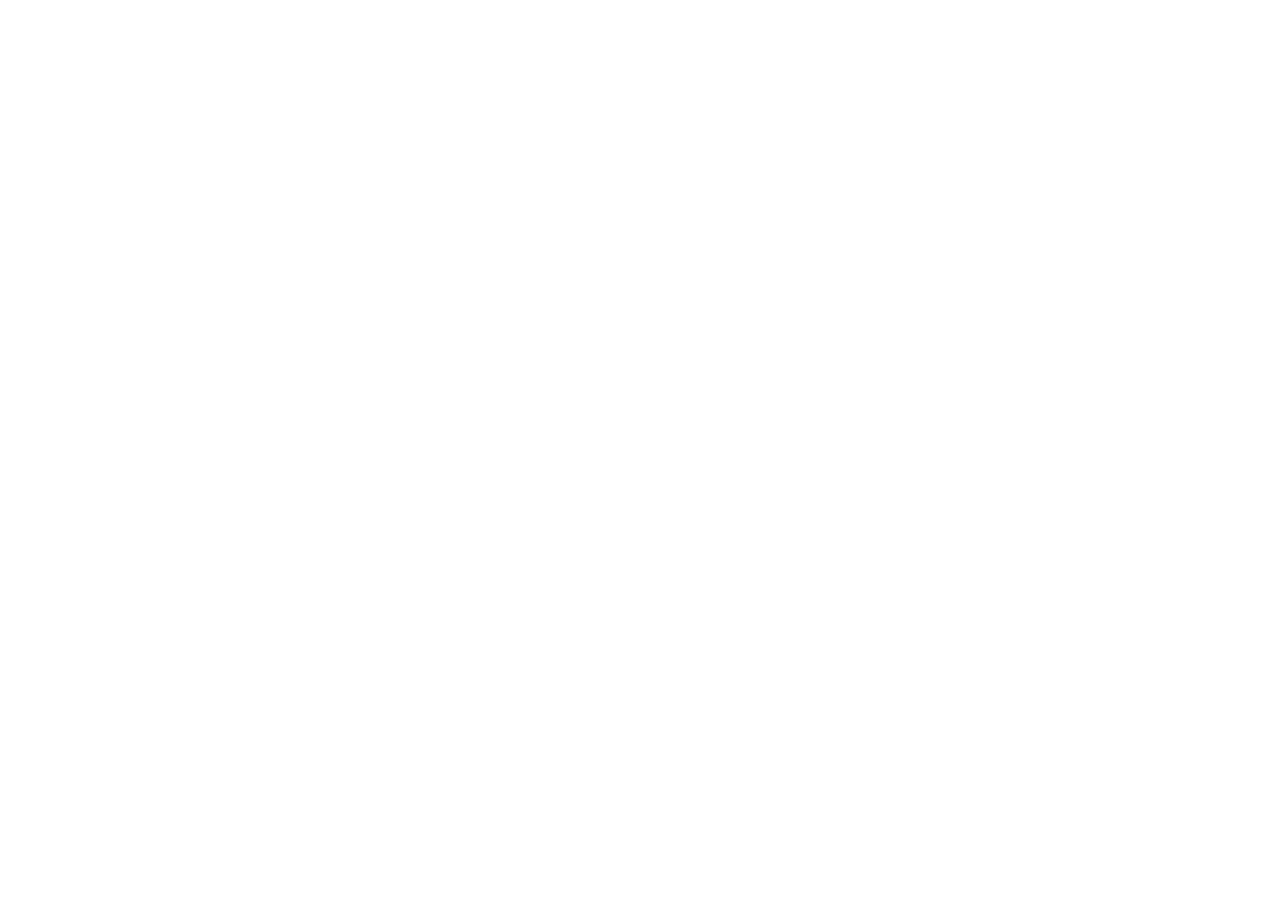
==== index.html @ a4041da3 "assignment2" ====
<!DOCTYPE html>
<html lang="en">
  <head>
    <meta charset="UTF-8" />
    <meta http-equiv="X-UA-Compatible" content="IE=edge" />
    <meta name="viewport" content="width=device-width, initial-scale=1.0" />
    <title>Fifa is back</title>
    <!-- favicon -->
    <link rel="shortcut icon" href="assets/favicon.jpg" type="image/x-icon" />
    <!-- fontawesome -->
    <link
      rel="stylesheet"
      href="https://cdnjs.cloudflare.com/ajax/libs/font-awesome/6.1.1/css/all.min.css"
      integrity="sha512-KfkfwYDsLkIlwQp6LFnl8zNdLGxu9YAA1QvwINks4PhcElQSvqcyVLLD9aMhXd13uQjoXtEKNosOWaZqXgel0g=="
      crossorigin="anonymous"
      referrerpolicy="no-referrer"
    />
    <!-- main stylesheet -->
    <link rel="stylesheet" href="styles/style.css" />
    <!-- responsive stylesheet -->
    <link rel="stylesheet" href="styles/responsive.css" />
  </head>
  <body></body>
</html>
---- styles/style.css ----
/* fonts */
@import url("https://fonts.googleapis.com/css2?family=Open+Sans:wght@300;400;500;600;700;800&family=Oswald:wght@200;300;400;500;600;700&family=Playfair+Display:wght@500&family=Poppins:wght@400;500;600;700;800;900&family=Roboto:wght@300;400;500;700;900&display=swap");

/* common css start */
body {
  font-family: "Poppins", sans-serif;
}
.container {
  max-width: 1321px;
  margin: 0 auto;
}
/* common css end */
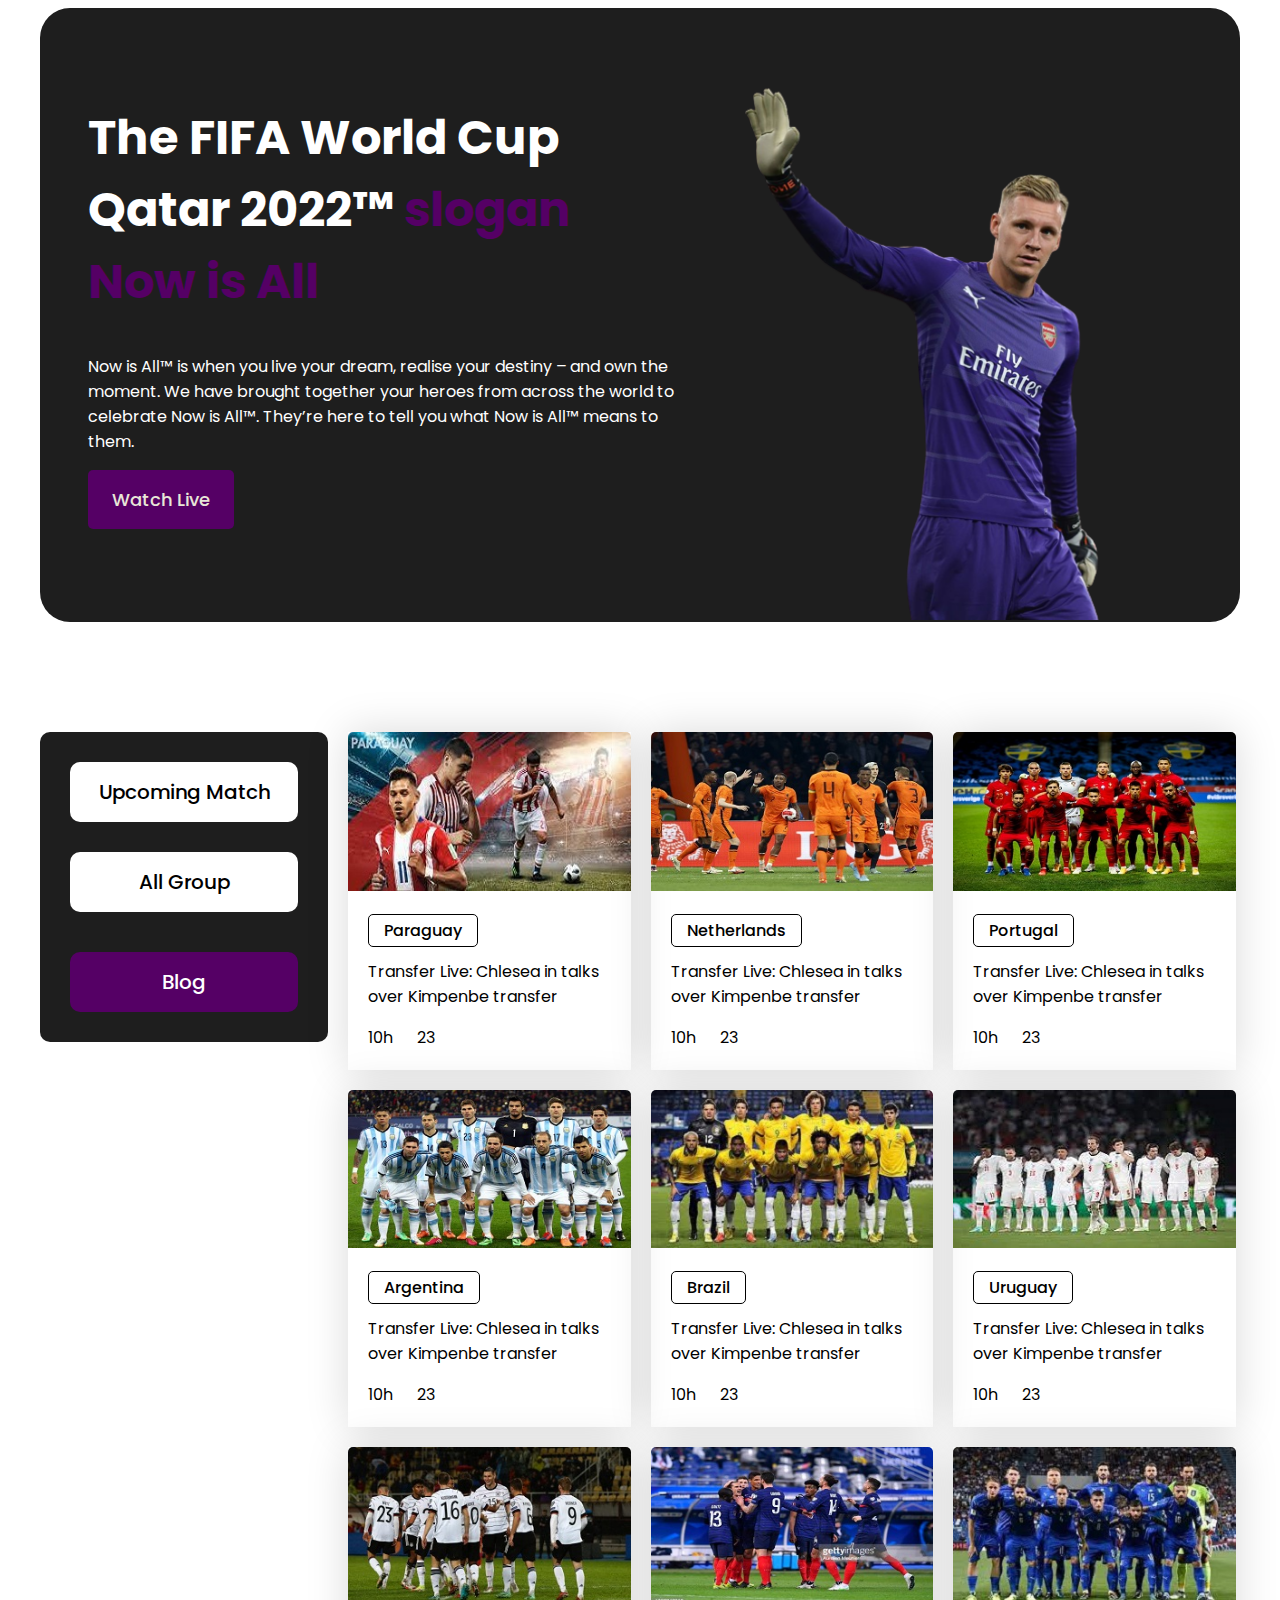
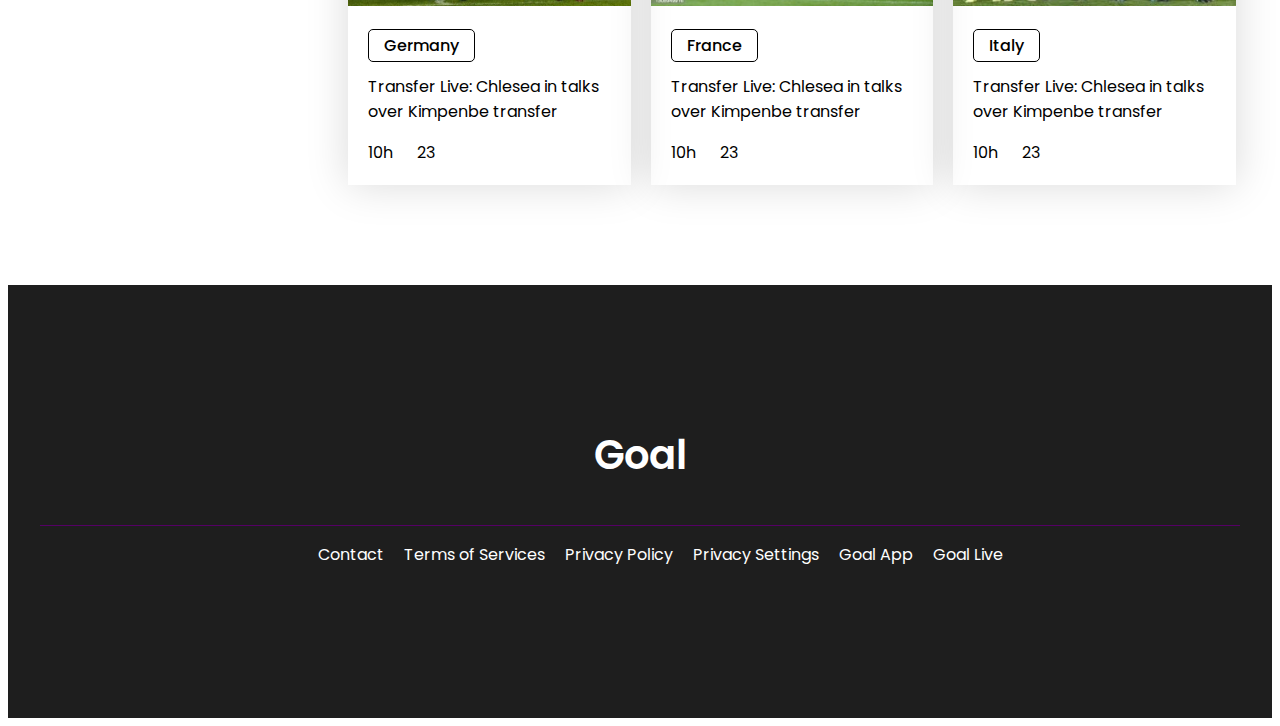
==== commit bbf28ac5: "updated" ====
--- a/index.html
+++ b/index.html
@@ -20,5 +20,191 @@
     <!-- responsive stylesheet -->
     <link rel="stylesheet" href="styles/responsive.css" />
   </head>
-  <body></body>
+  <body>
+    <!-- header start -->
+    <header class="container">
+      <div class="header-content">
+        <h2 class="header-title">
+          The FIFA World Cup Qatar 2022™
+          <span class="slogan">slogan Now is All</span>
+        </h2>
+        <p class="header-para">
+          Now is All™ is when you live your dream, realise your destiny – and
+          own the moment. We have brought together your heroes from across the
+          world to celebrate Now is All™. They’re here to tell you what Now is
+          All™ means to them.
+        </p>
+        <div class="btn">
+          <a href="#">
+            Watch Live <i class="fa-solid fa-arrow-right-long"></i>
+          </a>
+        </div>
+      </div>
+      <div class="header-image">
+        <img src="assets/jersey-removebg-preview.png" alt="David backhum" />
+      </div>
+    </header>
+    <!-- header end -->
+    <!-- card section start -->
+    <section class="container all-blog-section">
+      <aside>
+        <div class="upcoming-match"><a href="">Upcoming Match</a></div>
+        <div class="all-group"><a href="">All Group</a></div>
+        <div class="blog-nav"><a href="#blogs" class="active">Blog</a></div>
+      </aside>
+
+      <div class="blogs" id="blogs">
+        <div class="blog">
+          <div class="blog-image">
+            <img src="assets/blog-image1.jpg" alt="blog-image" />
+          </div>
+          <div class="blog-info">
+            <a href="" class="title">Paraguay</a>
+            <p class="para">
+              Transfer Live: Chlesea in talks over Kimpenbe transfer
+            </p>
+            <span> <i class="fa-regular fa-clock"></i> 10h </span>
+            <span> <i class="fa-regular fa-message"></i> 23 </span>
+          </div>
+        </div>
+        <div class="blog">
+          <div class="blog-image">
+            <img src="assets/blog-image2.jpg" alt="blog-image" />
+          </div>
+          <div class="blog-info">
+            <a href="" class="title">Netherlands</a>
+            <p class="para">
+              Transfer Live: Chlesea in talks over Kimpenbe transfer
+            </p>
+            <span> <i class="fa-regular fa-clock"></i> 10h </span>
+            <span> <i class="fa-regular fa-message"></i> 23 </span>
+          </div>
+        </div>
+
+        <div class="blog">
+          <div class="blog-image">
+            <img src="assets/blog-image3.jpg" alt="blog-image" />
+          </div>
+          <div class="blog-info">
+            <a href="" class="title">Portugal</a>
+            <p class="para">
+              Transfer Live: Chlesea in talks over Kimpenbe transfer
+            </p>
+            <span> <i class="fa-regular fa-clock"></i> 10h </span>
+            <span> <i class="fa-regular fa-message"></i> 23 </span>
+          </div>
+        </div>
+
+        <div class="blog">
+          <div class="blog-image">
+            <img src="assets/blog-image4.jpg" alt="blog-image" />
+          </div>
+          <div class="blog-info">
+            <a href="" class="title">Argentina</a>
+            <p class="para">
+              Transfer Live: Chlesea in talks over Kimpenbe transfer
+            </p>
+            <span> <i class="fa-regular fa-clock"></i> 10h </span>
+            <span> <i class="fa-regular fa-message"></i> 23 </span>
+          </div>
+        </div>
+
+        <div class="blog">
+          <div class="blog-image">
+            <img src="assets/blog-image5.jpg" alt="blog-image" />
+          </div>
+          <div class="blog-info">
+            <a href="" class="title">Brazil</a>
+            <p class="para">
+              Transfer Live: Chlesea in talks over Kimpenbe transfer
+            </p>
+            <span> <i class="fa-regular fa-clock"></i> 10h </span>
+            <span> <i class="fa-regular fa-message"></i> 23 </span>
+          </div>
+        </div>
+
+        <div class="blog">
+          <div class="blog-image">
+            <img src="assets/blog-image6.jpg" alt="blog-image" />
+          </div>
+          <div class="blog-info">
+            <a href="" class="title">Uruguay</a>
+            <p class="para">
+              Transfer Live: Chlesea in talks over Kimpenbe transfer
+            </p>
+            <span> <i class="fa-regular fa-clock"></i> 10h </span>
+            <span> <i class="fa-regular fa-message"></i> 23 </span>
+          </div>
+        </div>
+
+        <div class="blog">
+          <div class="blog-image">
+            <img src="assets/blog-image7.jpg" alt="blog-image" />
+          </div>
+          <div class="blog-info">
+            <a href="" class="title">Germany</a>
+            <p class="para">
+              Transfer Live: Chlesea in talks over Kimpenbe transfer
+            </p>
+            <span> <i class="fa-regular fa-clock"></i> 10h </span>
+            <span> <i class="fa-regular fa-message"></i> 23 </span>
+          </div>
+        </div>
+
+        <div class="blog">
+          <div class="blog-image">
+            <img src="assets/blog-image8.jpg" alt="blog-image" />
+          </div>
+          <div class="blog-info">
+            <a href="" class="title">France</a>
+            <p class="para">
+              Transfer Live: Chlesea in talks over Kimpenbe transfer
+            </p>
+            <span> <i class="fa-regular fa-clock"></i> 10h </span>
+            <span> <i class="fa-regular fa-message"></i> 23 </span>
+          </div>
+        </div>
+
+        <div class="blog">
+          <div class="blog-image">
+            <img src="assets/blog-image9.jpg" alt="blog-image" />
+          </div>
+          <div class="blog-info">
+            <a href="" class="title">Italy</a>
+            <p class="para">
+              Transfer Live: Chlesea in talks over Kimpenbe transfer
+            </p>
+            <span> <i class="fa-regular fa-clock"></i> 10h </span>
+            <span> <i class="fa-regular fa-message"></i> 23 </span>
+          </div>
+        </div>
+        <!-- view btn -->
+        <div class="view-btn"><a href=""> View All </a></div>
+      </div>
+    </section>
+    <!-- card section end -->
+    <!-- footer section start -->
+    <footer>
+      <div class="footer-content container">
+        <h3 class="footer-heading">Goal</h3>
+        <hr />
+        <nav class="footer-nav">
+          <ul>
+            <li><a href="">Contact</a></li>
+            <li><a href="">Terms of Services</a></li>
+            <li><a href="">Privacy Policy</a></li>
+            <li><a href="">Privacy Settings</a></li>
+            <li><a href="">Goal App</a></li>
+            <li><a href="">Goal Live</a></li>
+          </ul>
+        </nav>
+        <span class="footer-icon">
+          <a href=""><i class="fa-brands fa-instagram"></i></a>
+          <a href=""><i class="fa-brands fa-twitter"></i></a>
+          <a href=""> <i class="fa-brands fa-linkedin"></i></a>
+        </span>
+      </div>
+    </footer>
+    <!-- footer section end -->
+  </body>
 </html>
--- a/styles/style.css
+++ b/styles/style.css
@@ -5,8 +5,221 @@
 body {
   font-family: "Poppins", sans-serif;
 }
+
 .container {
-  max-width: 1321px;
+  max-width: 1200px;
   margin: 0 auto;
 }
+
+:root {
+  --primary-color: #550065;
+  --bg-color: #1e1e1e;
+}
+.active {
+  background-color: var(--primary-color);
+  color: white;
+}
 /* common css end */
+
+/*---------- header css start -----------*/
+header {
+  display: flex;
+  background-color: var(--bg-color);
+  border-radius: 30px;
+}
+
+.header-content {
+  width: 50%;
+  padding: 3rem;
+  color: white;
+  display: flex;
+  flex-direction: column;
+  justify-content: center;
+}
+
+.header-title {
+  font-size: 3rem;
+  font-weight: 700;
+  margin-top: 0;
+  margin-bottom: 20px;
+}
+
+.slogan {
+  color: var(--primary-color);
+}
+
+.btn a {
+  display: inline-block;
+  text-decoration: none;
+  background-color: var(--primary-color);
+  padding: 1rem 1.5rem;
+  border-radius: 5px;
+  color: #e8e6d8;
+  font-size: 18px;
+  font-weight: 500;
+  transition: color, background-color 0.5s;
+}
+.btn:hover a {
+  color: var(--primary-color);
+  background-color: white;
+}
+
+.header-image img {
+  height: 10;
+  height: 97%;
+  margin-top: 1rem;
+}
+/* header css end */
+
+/*-------------- all-card-section start -------*/
+.all-blog-section {
+  margin-top: 110px;
+  display: grid;
+  grid-template-columns: 24% 74%;
+  column-gap: 20px;
+}
+
+/* aside start */
+aside {
+  display: grid;
+  grid-template-columns: repeat(1, 1fr);
+  background-color: var(--bg-color);
+  height: 250px;
+  border-radius: 10px;
+  padding: 30px;
+}
+
+aside a {
+  text-decoration: none;
+  display: block;
+  cursor: pointer;
+  background-color: white;
+  color: black;
+  font-size: 20px;
+  font-weight: 500;
+  padding: 15px;
+  text-align: center;
+  border-radius: 10px;
+  margin-bottom: 30px;
+  transform: 0.8s;
+}
+
+aside a:hover {
+  background-color: var(--primary-color);
+  color: white;
+}
+
+.blog-nav {
+  display: block;
+  margin-top: 10px;
+}
+/* aside end */
+
+.blogs {
+  display: grid;
+  grid-template-columns: repeat(3, 1fr);
+  grid-template-rows: repeat(3, 1fr);
+  grid-gap: 20px;
+}
+
+.blog {
+  box-shadow: 0 0 40px rgba(0, 01, 0, 0.15);
+}
+
+.blog-image img {
+  width: 100%;
+  border-radius: 5px 5px 0 0;
+}
+
+.blog-info {
+  padding: 20px;
+}
+
+.blog-info .title {
+  border: 1px solid black;
+  text-decoration: none;
+  color: black;
+  font-size: 1rem;
+  font-weight: 500;
+  padding: 4px 15px;
+  border-radius: 5px;
+  transition: 0.8s;
+}
+
+.blog-info .title:hover {
+  color: white;
+  background-color: black;
+  border: 1px solid black;
+}
+
+.blog-info span {
+  margin-right: 20px;
+}
+
+.view-btn {
+  display: none;
+}
+
+.view-btn a {
+  text-decoration: none;
+  display: block;
+  cursor: pointer;
+  background-color: var(--primary-color);
+  color: white;
+  font-size: 24px;
+  font-weight: 500;
+  padding: 15px;
+  text-align: center;
+  border-radius: 10px;
+  margin-bottom: 30px;
+  transform: 0.8s;
+}
+/* all-card-section end */
+
+/*-------------------- footer start ------------------*/
+footer {
+  background-color: var(--bg-color);
+  margin-top: 100px;
+}
+
+.footer-content {
+  text-align: center;
+  padding: 100px 0;
+}
+
+.footer-heading {
+  color: white;
+  font-size: 40px;
+  font-weight: 600;
+}
+
+hr {
+  background-color: #550065;
+  height: 1px;
+  border: none;
+}
+
+.footer-nav ul {
+  list-style: none;
+  display: flex;
+  justify-content: center;
+}
+
+.footer-nav ul li {
+  margin: 0 10px;
+}
+
+.footer-nav ul li a {
+  text-decoration: none;
+  color: white;
+}
+
+.footer-icon {
+  font-size: 24px;
+}
+
+.footer-icon i {
+  margin: 0 15px;
+  color: white;
+}
+/* footer end */
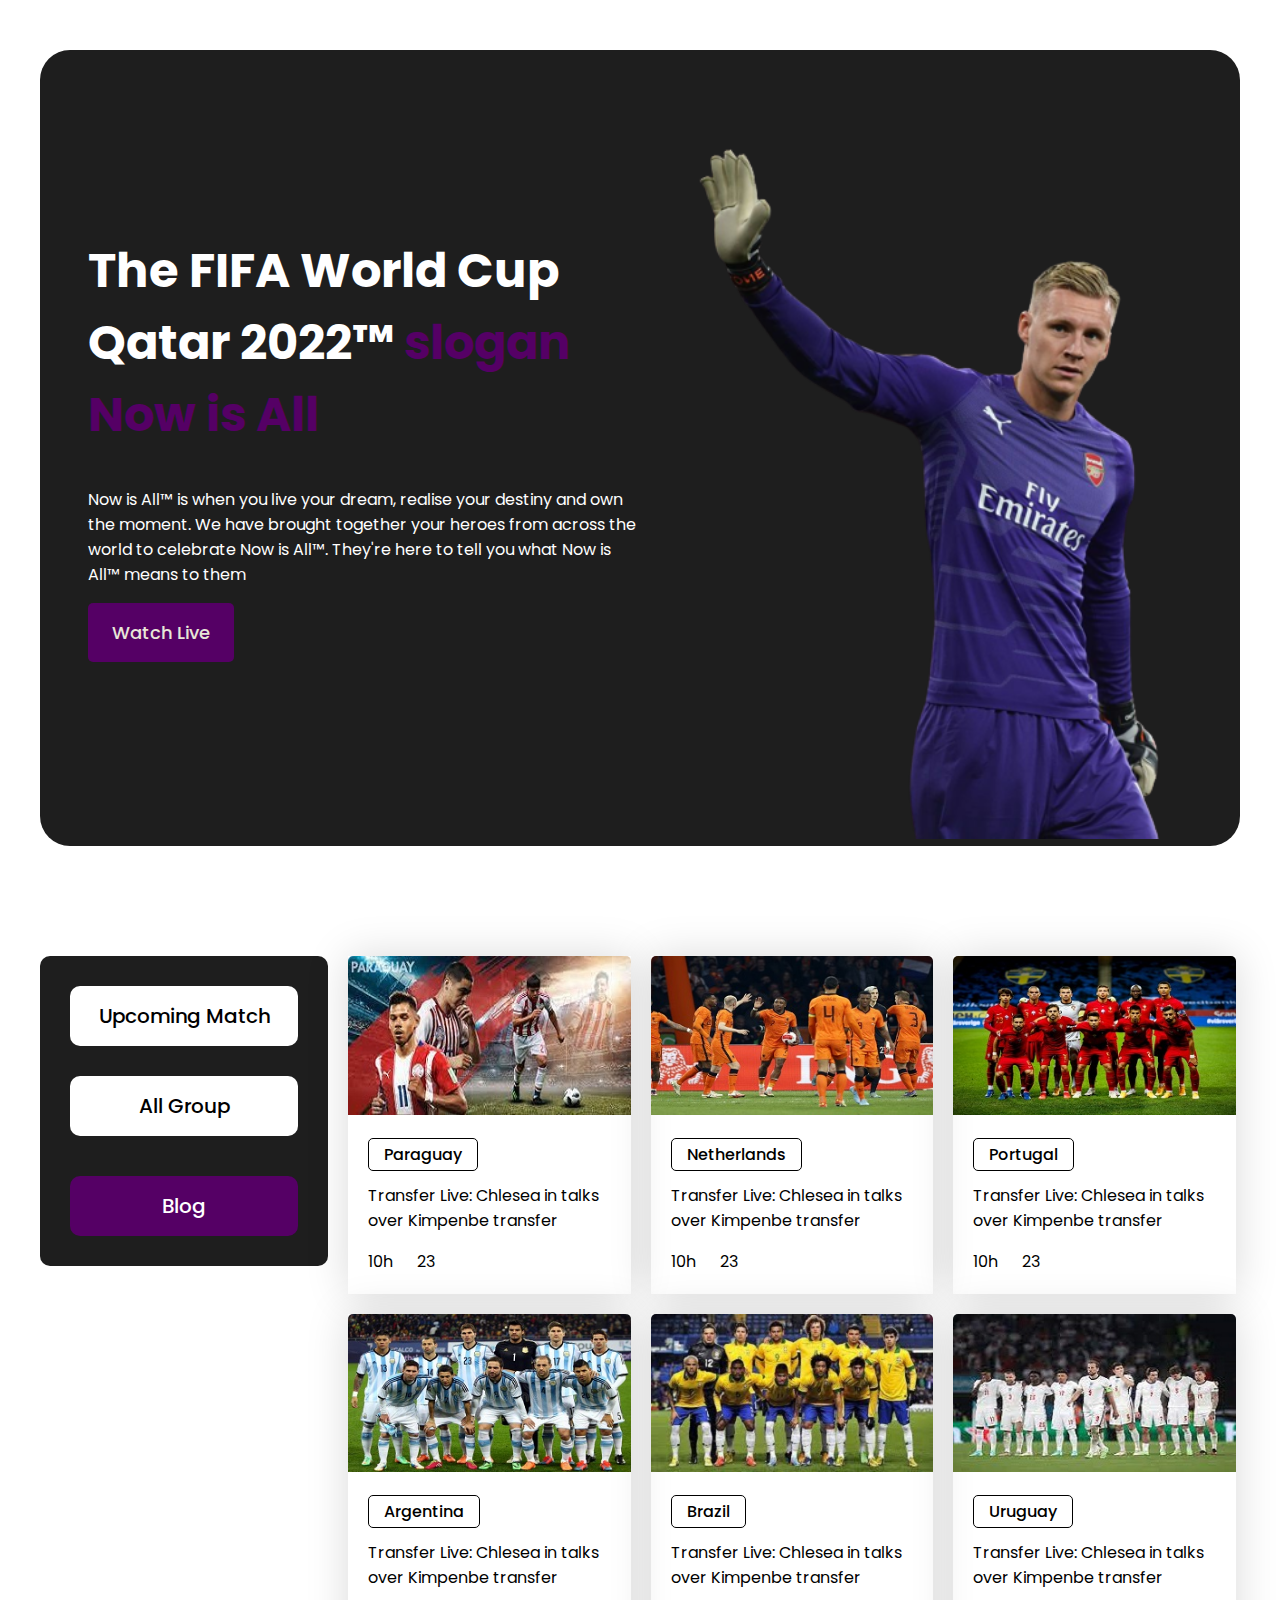
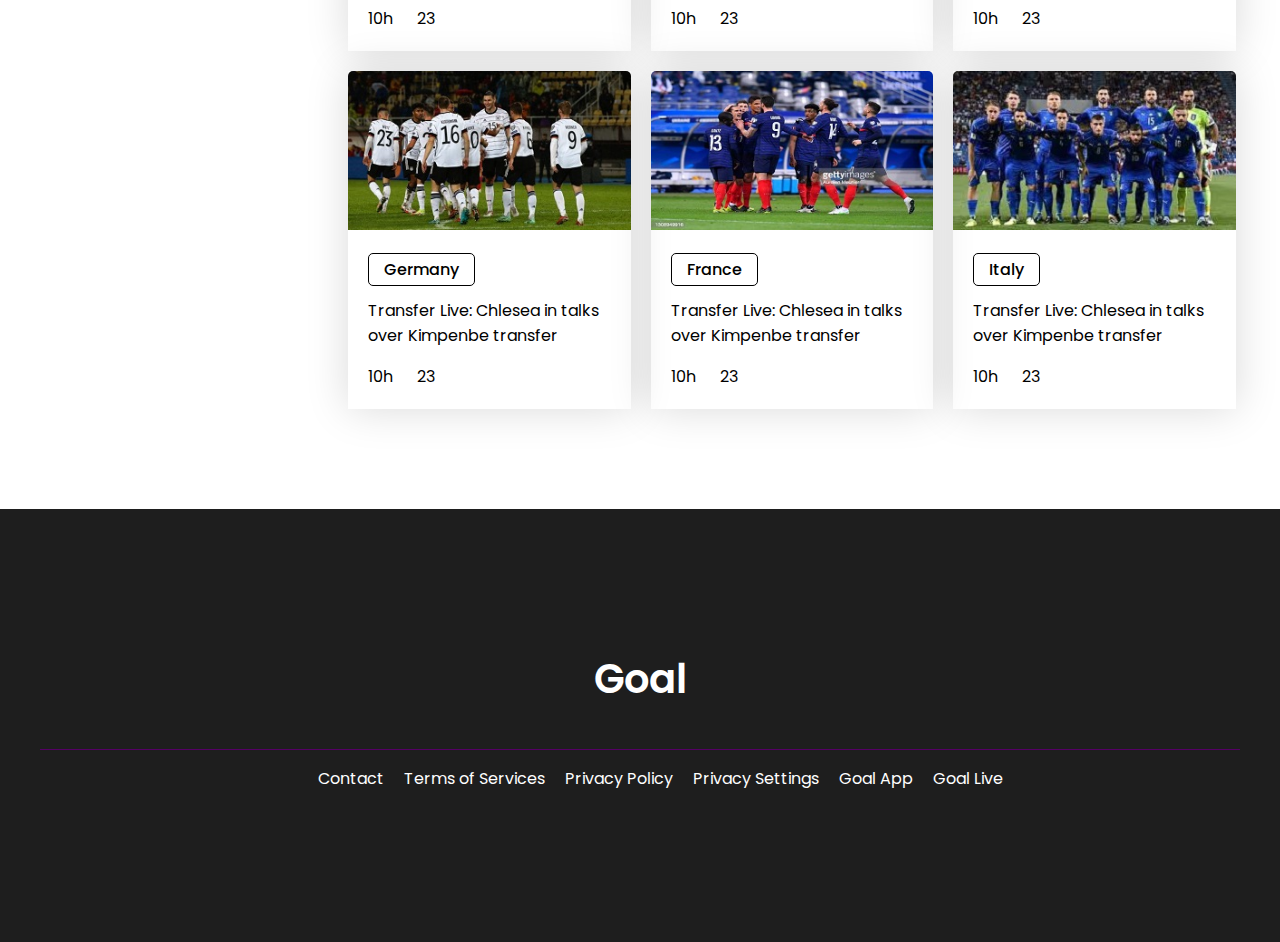
==== commit b2cf485c: "top page done" ====
--- a/index.html
+++ b/index.html
@@ -22,26 +22,36 @@
   </head>
   <body>
     <!-- header start -->
-    <header class="container">
-      <div class="header-content">
-        <h2 class="header-title">
-          The FIFA World Cup Qatar 2022™
-          <span class="slogan">slogan Now is All</span>
-        </h2>
-        <p class="header-para">
-          Now is All™ is when you live your dream, realise your destiny – and
+    <header>
+      <div class="header-container container">
+        <div class="header-content">
+          <h2 class="header-title">
+            The FIFA World Cup Qatar 2022™
+            <span class="slogan">slogan Now is All</span>
+          </h2>
+          <div class="header-para">
+            <p
+              class="short-para"
+              title="Now is All™ is when you live your dream, realise your destiny and
           own the moment. We have brought together your heroes from across the
-          world to celebrate Now is All™. They’re here to tell you what Now is
-          All™ means to them.
-        </p>
-        <div class="btn">
-          <a href="#">
-            Watch Live <i class="fa-solid fa-arrow-right-long"></i>
-          </a>
-        </div>
-      </div>
-      <div class="header-image">
-        <img src="assets/jersey-removebg-preview.png" alt="David backhum" />
+          world to celebrate Now is All™. They're here to tell you what Now is
+          All™ means to them"
+            >
+              Now is All™ is when you live your dream, realise your destiny and
+              own the moment. We have brought together your heroes from across
+              the world to celebrate Now is All™. They're here to tell you what
+              Now is All™ means to them
+            </p>
+          </div>
+          <div class="btn">
+            <a href="#">
+              Watch Live <i class="fa-solid fa-arrow-right-long"></i>
+            </a>
+          </div>
+        </div>
+        <div class="header-image">
+          <img src="assets/jersey-removebg-preview.png" alt="David backhum" />
+        </div>
       </div>
     </header>
     <!-- header end -->
--- a/styles/style.css
+++ b/styles/style.css
@@ -4,6 +4,7 @@
 /* common css start */
 body {
   font-family: "Poppins", sans-serif;
+  margin: 0 auto;
 }
 
 .container {
@@ -23,11 +24,13 @@
 
 /*---------- header css start -----------*/
 header {
+  margin-top: 50px;
+}
+.header-container {
   display: flex;
   background-color: var(--bg-color);
   border-radius: 30px;
 }
-
 .header-content {
   width: 50%;
   padding: 3rem;
@@ -47,7 +50,9 @@
 .slogan {
   color: var(--primary-color);
 }
-
+.short-para title {
+  display: none;
+}
 .btn a {
   display: inline-block;
   text-decoration: none;
@@ -63,10 +68,11 @@
   color: var(--primary-color);
   background-color: white;
 }
-
+.header-image {
+  width: 50%;
+}
 .header-image img {
-  height: 10;
-  height: 97%;
+  width: 100%;
   margin-top: 1rem;
 }
 /* header css end */
@@ -184,7 +190,7 @@
 
 .footer-content {
   text-align: center;
-  padding: 100px 0;
+  padding: 6.25rem 0;
 }
 
 .footer-heading {
--- a/styles/responsive.css
+++ b/styles/responsive.css
@@ -0,0 +1,110 @@
+/* tablet devices */
+@media screen and (min-width: 689px) and (max-width: 992px) {
+  /* header section */
+  header {
+    margin: 20px;
+  }
+  .header-title {
+    font-size: 2rem;
+  }
+  .header-para {
+    height: 60px;
+    width: 250px;
+    overflow: hidden;
+    margin-bottom: 15px;
+  }
+  .short-para {
+    white-space: nowrap;
+    text-overflow: ellipsis;
+    overflow: hidden;
+  }
+  /* all card section */
+  .all-blog-section {
+    grid-template-columns: repeat(1, 1fr);
+    margin: 0 20px;
+    margin-top: 50px;
+  }
+  aside {
+    grid-template-columns: repeat(3, 1fr);
+    background-color: white;
+    grid-column-gap: 5px;
+    height: auto;
+    padding: 0;
+  }
+  aside a {
+    border: 1px solid black;
+  }
+  .blog-nav {
+    margin-top: 0;
+  }
+  /* blog section */
+  .blogs {
+    grid-template-columns: repeat(2, 1fr);
+  }
+  .view-btn {
+    display: block;
+    text-align: center;
+    display: flex;
+    flex-direction: column;
+    align-items: center;
+    justify-content: center;
+  }
+  /* footer start */
+  footer {
+    margin-top: 3rem;
+  }
+  .footer-content {
+    padding: 3rem 0;
+  }
+  .footer-nav ul {
+    padding: 0;
+  }
+  .footer-nav ul li {
+    padding-bottom: 20px;
+  }
+}
+/* mobile-devices */
+@media only screen and (max-width: 688px) {
+  /* header start */
+  .header-container {
+    flex-direction: column;
+    align-items: center;
+    margin: 20px;
+  }
+  .header-content {
+    text-align: center;
+  }
+
+  /* all card section start */
+  .all-blog-section {
+    grid-template-columns: repeat(1, 1fr);
+    margin: 0 20px;
+  }
+  aside {
+    background-color: white;
+    text-align: center;
+  }
+  aside a {
+    border: 1px solid black;
+    display: inline;
+    padding: 10px 50px;
+  }
+  /* blog section  start*/
+  .blogs {
+    grid-template-columns: repeat(1, 1fr);
+  }
+  /* footer start */
+  footer {
+    text-align: center;
+  }
+  .footer-content {
+    padding: 10px 0;
+  }
+  .footer-nav ul {
+    flex-direction: column;
+    padding: 0;
+  }
+  .footer-nav ul li {
+    margin-bottom: 15px;
+  }
+}
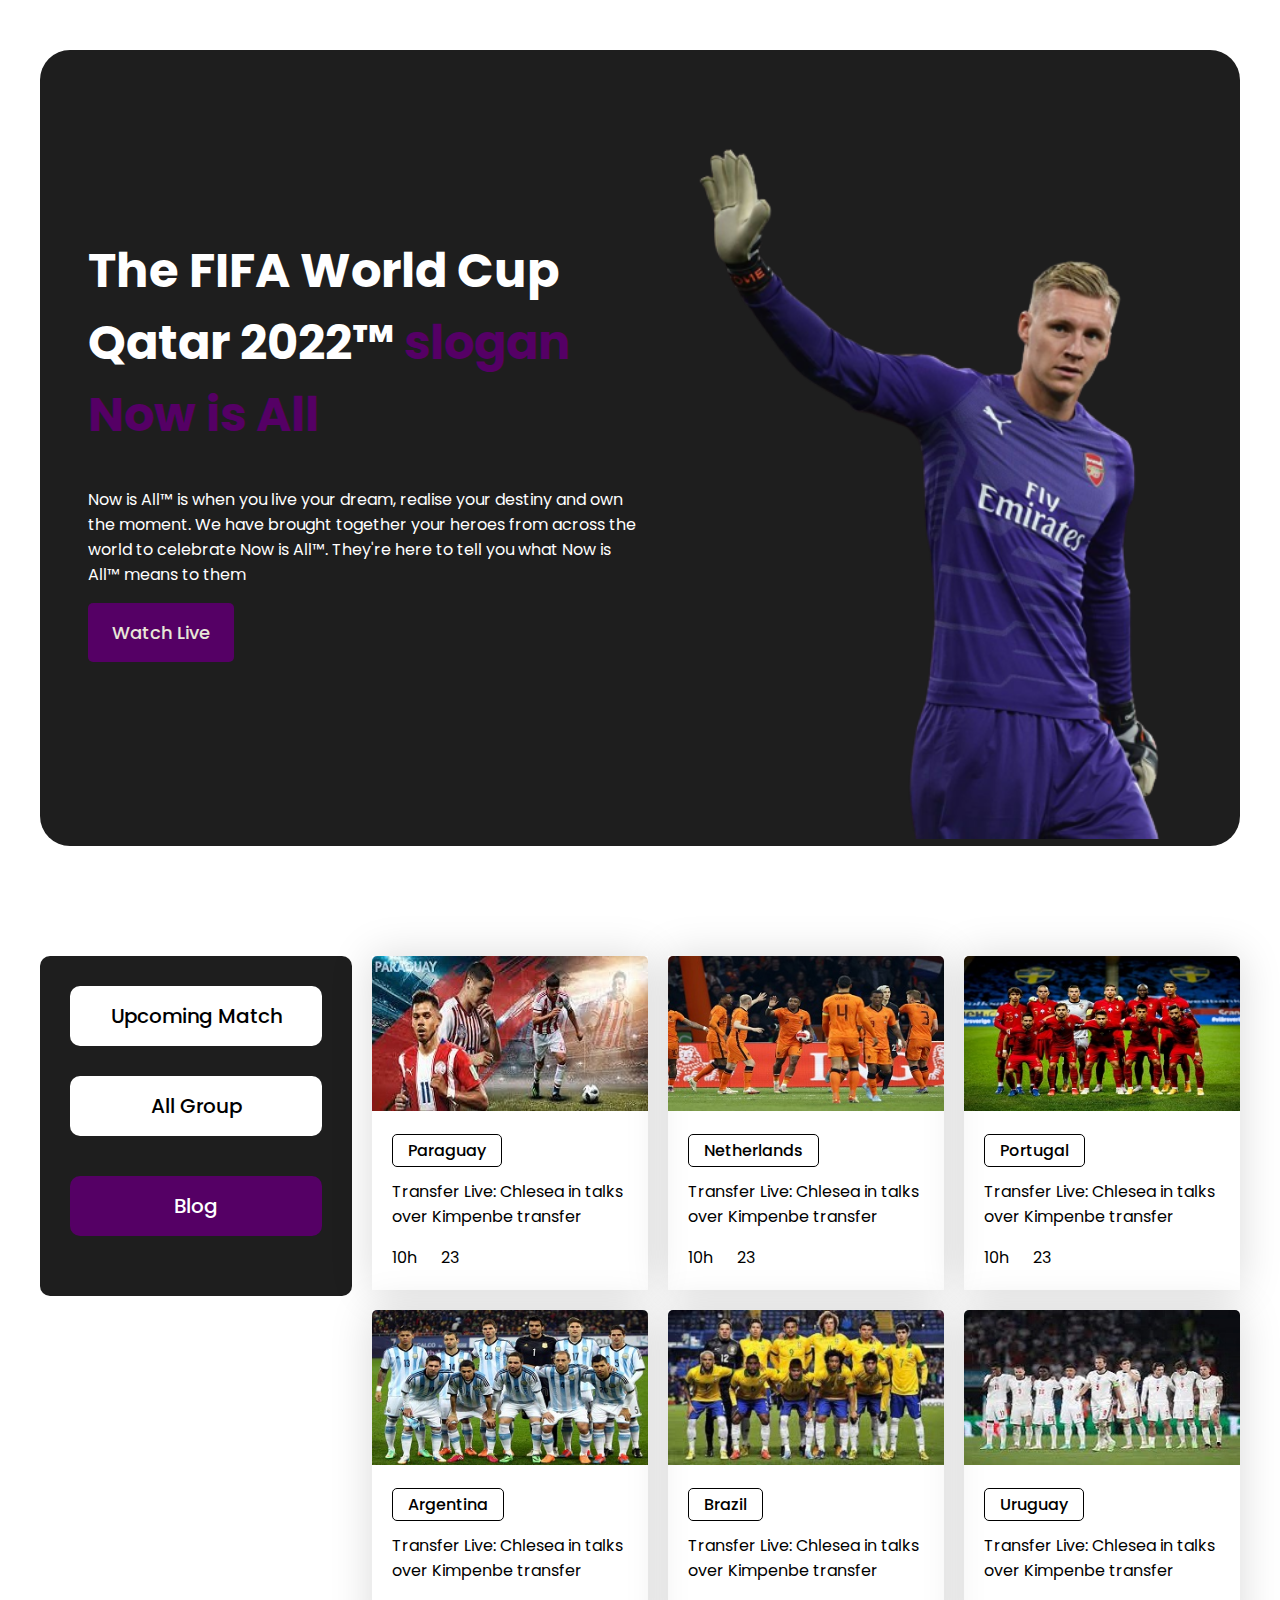
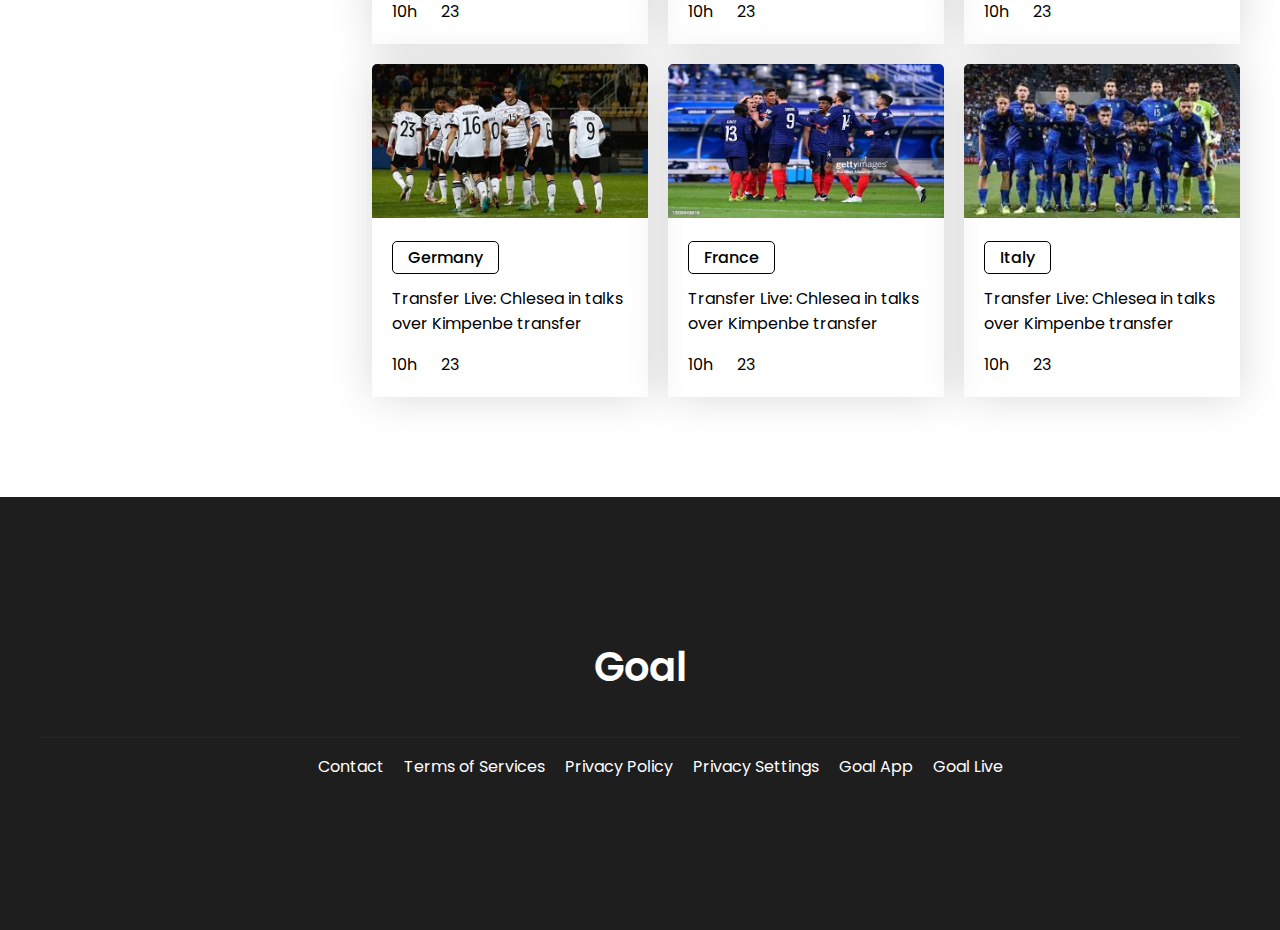
==== commit 7069aa51: "updated" ====
--- a/index.html
+++ b/index.html
@@ -58,7 +58,9 @@
     <!-- card section start -->
     <section class="container all-blog-section">
       <aside>
-        <div class="upcoming-match"><a href="">Upcoming Match</a></div>
+        <div class="upcoming-match">
+          <a href="match.html">Upcoming Match</a>
+        </div>
         <div class="all-group"><a href="">All Group</a></div>
         <div class="blog-nav"><a href="#blogs" class="active">Blog</a></div>
       </aside>
@@ -175,7 +177,7 @@
           </div>
         </div>
 
-        <div class="blog">
+        <div class="blog d-none">
           <div class="blog-image">
             <img src="assets/blog-image9.jpg" alt="blog-image" />
           </div>
@@ -188,9 +190,9 @@
             <span> <i class="fa-regular fa-message"></i> 23 </span>
           </div>
         </div>
-        <!-- view btn -->
-        <div class="view-btn"><a href=""> View All </a></div>
       </div>
+      <!-- view btn -->
+      <div class="view-btn"><a href=""> View All </a></div>
     </section>
     <!-- card section end -->
     <!-- footer section start -->
--- a/styles/style.css
+++ b/styles/style.css
@@ -62,11 +62,12 @@
   color: #e8e6d8;
   font-size: 18px;
   font-weight: 500;
-  transition: color, background-color 0.5s;
+  transition: color 1s, background-color 1s, transform 1s;
 }
 .btn:hover a {
   color: var(--primary-color);
   background-color: white;
+  transform: translateX(20px);
 }
 .header-image {
   width: 50%;
@@ -81,7 +82,7 @@
 .all-blog-section {
   margin-top: 110px;
   display: grid;
-  grid-template-columns: 24% 74%;
+  grid-template-columns: 312px 1fr;
   column-gap: 20px;
 }
 
@@ -90,7 +91,7 @@
   display: grid;
   grid-template-columns: repeat(1, 1fr);
   background-color: var(--bg-color);
-  height: 250px;
+  height: 280px;
   border-radius: 10px;
   padding: 30px;
 }
@@ -124,7 +125,6 @@
 .blogs {
   display: grid;
   grid-template-columns: repeat(3, 1fr);
-  grid-template-rows: repeat(3, 1fr);
   grid-gap: 20px;
 }
 
@@ -174,12 +174,24 @@
   color: white;
   font-size: 24px;
   font-weight: 500;
-  padding: 15px;
+  padding: 15px 50px;
   text-align: center;
   border-radius: 10px;
+  margin-bottom: 24px;
+  transform: 0.8s;
+}
+/*------------------ match section start ------------*/
+.matchs {
+  display: flex;
+  align-items: center;
+  justify-content: space-around;
+  margin-top: 20px;
+}
+.match-info {
   margin-bottom: 30px;
-  transform: 0.8s;
-}
+  text-align: center;
+}
+/* match section end */
 /* all-card-section end */
 
 /*-------------------- footer start ------------------*/
--- a/styles/responsive.css
+++ b/styles/responsive.css
@@ -1,22 +1,30 @@
 /* tablet devices */
-@media screen and (min-width: 689px) and (max-width: 992px) {
+
+@media screen and (min-width: 688px) and (max-width: 992px) {
   /* header section */
   header {
     margin: 20px;
   }
+
   .header-title {
     font-size: 2rem;
   }
+
   .header-para {
     height: 60px;
     width: 250px;
     overflow: hidden;
     margin-bottom: 15px;
   }
+
   .short-para {
     white-space: nowrap;
     text-overflow: ellipsis;
     overflow: hidden;
+  }
+  .header-image img {
+    width: 100%;
+    margin-top: 3rem;
   }
   /* all card section */
   .all-blog-section {
@@ -24,86 +32,124 @@
     margin: 0 20px;
     margin-top: 50px;
   }
+
   aside {
     grid-template-columns: repeat(3, 1fr);
     background-color: white;
-    grid-column-gap: 5px;
-    height: auto;
+    grid-column-gap: 10px;
+    height: 120px;
     padding: 0;
   }
+
   aside a {
     border: 1px solid black;
   }
+
   .blog-nav {
     margin-top: 0;
   }
+
   /* blog section */
   .blogs {
     grid-template-columns: repeat(2, 1fr);
   }
+
+  .d-none {
+    display: none;
+  }
+
   .view-btn {
-    display: block;
-    text-align: center;
     display: flex;
-    flex-direction: column;
-    align-items: center;
     justify-content: center;
+    margin-top: 40px;
   }
+
   /* footer start */
   footer {
     margin-top: 3rem;
   }
+
   .footer-content {
     padding: 3rem 0;
   }
+
   .footer-nav ul {
     padding: 0;
   }
+
   .footer-nav ul li {
     padding-bottom: 20px;
   }
 }
 /* mobile-devices */
-@media only screen and (max-width: 688px) {
+@media only screen and (max-width: 687px) {
   /* header start */
   .header-container {
     flex-direction: column;
     align-items: center;
     margin: 20px;
   }
+
+  .header-title {
+    font-size: 1.75rem;
+  }
+
   .header-content {
     text-align: center;
   }
 
+  .header-para {
+    height: 60px;
+    width: 250px;
+    overflow: hidden;
+    margin-bottom: 15px;
+  }
+
+  .short-para {
+    white-space: nowrap;
+    text-overflow: ellipsis;
+    overflow: hidden;
+  }
+  .header-image img {
+    margin-top: 0;
+  }
   /* all card section start */
   .all-blog-section {
     grid-template-columns: repeat(1, 1fr);
     margin: 0 20px;
   }
+
   aside {
+    height: 200px;
     background-color: white;
     text-align: center;
   }
+
   aside a {
     border: 1px solid black;
     display: inline;
     padding: 10px 50px;
   }
+
   /* blog section  start*/
   .blogs {
     grid-template-columns: repeat(1, 1fr);
   }
+
   /* footer start */
   footer {
     text-align: center;
   }
+
   .footer-content {
     padding: 10px 0;
   }
+
   .footer-nav ul {
     flex-direction: column;
     padding: 0;
   }
+
   .footer-nav ul li {
     margin-bottom: 15px;
   }
